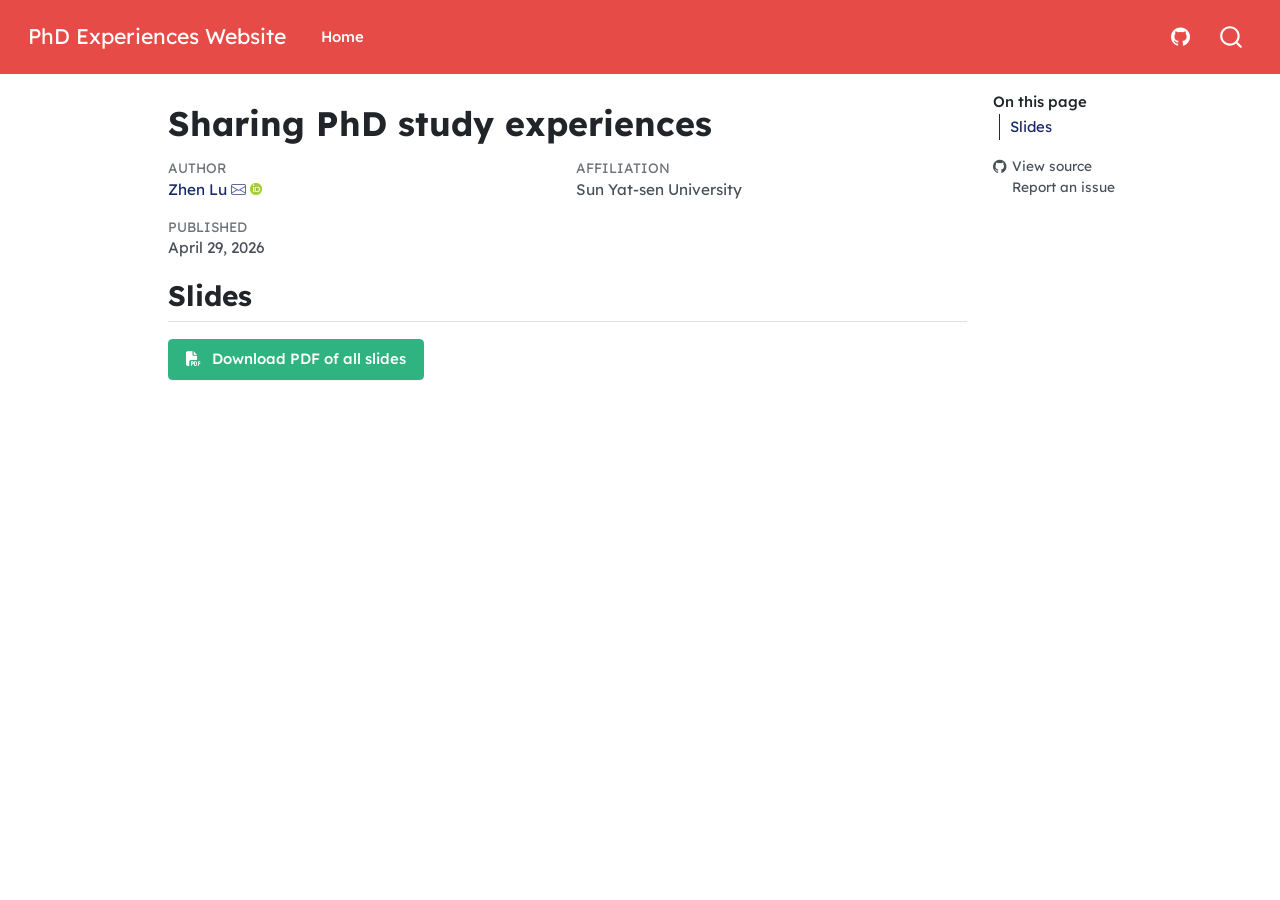
==== index.html @ 008e1c03 "Built site for gh-pages" ====
<!DOCTYPE html>
<html xmlns="http://www.w3.org/1999/xhtml" lang="en" xml:lang="en"><head>

<meta charset="utf-8">
<meta name="generator" content="quarto-1.9.37">

<meta name="viewport" content="width=device-width, initial-scale=1.0, user-scalable=yes">

<meta name="author" content="Zhen Lu">
<meta name="dcterms.date" content="2026-04-29">

<title>Sharing PhD study experiences – PhD Experiences Website</title>
<style>
/* Default styles provided by pandoc.
** See https://pandoc.org/MANUAL.html#variables-for-html for config info.
*/
code{white-space: pre-wrap;}
span.smallcaps{font-variant: small-caps;}
div.columns{display: flex; gap: min(4vw, 1.5em);}
div.column{flex: auto; overflow-x: auto;}
div.hanging-indent{margin-left: 1.5em; text-indent: -1.5em;}
ul.task-list{list-style: none;}
ul.task-list li input[type="checkbox"] {
  width: 0.8em;
  margin: 0 0.8em 0.2em -1em; /* quarto-specific, see https://github.com/quarto-dev/quarto-cli/issues/4556 */ 
  vertical-align: middle;
}
</style>


<script src="site_libs/quarto-nav/quarto-nav.js"></script>
<script src="site_libs/clipboard/clipboard.min.js"></script>
<script src="site_libs/quarto-search/autocomplete.umd.js"></script>
<script src="site_libs/quarto-search/fuse.min.js"></script>
<script src="site_libs/quarto-search/quarto-search.js"></script>
<meta name="quarto:offset" content="./">
<script src="site_libs/quarto-html/quarto.js" type="module"></script>
<script src="site_libs/quarto-html/tabsets/tabsets.js" type="module"></script>
<script src="site_libs/quarto-html/popper.min.js"></script>
<script src="site_libs/quarto-html/tippy.umd.min.js"></script>
<script src="site_libs/quarto-html/anchor.min.js"></script>
<link href="site_libs/quarto-html/tippy.css" rel="stylesheet">
<link href="site_libs/quarto-html/quarto-syntax-highlighting-7f8f88aac4f3542376d5c11b86a4c14d.css" rel="stylesheet" class="quarto-color-scheme" id="quarto-text-highlighting-styles">
<link href="site_libs/quarto-html/quarto-syntax-highlighting-dark-d0ae9245876894da5ac7e18953ecc5cc.css" rel="stylesheet" class="quarto-color-scheme quarto-color-alternate" id="quarto-text-highlighting-styles">
<link href="site_libs/quarto-html/quarto-syntax-highlighting-7f8f88aac4f3542376d5c11b86a4c14d.css" rel="stylesheet" class="quarto-color-scheme-extra" id="quarto-text-highlighting-styles">
<script src="site_libs/bootstrap/bootstrap.min.js"></script>
<link href="site_libs/bootstrap/bootstrap-icons.css" rel="stylesheet">
<link href="site_libs/bootstrap/bootstrap-f51e447af1552fe9d9b09bf7f7df0fb0.min.css" rel="stylesheet" append-hash="true" class="quarto-color-scheme" id="quarto-bootstrap" data-mode="light">
<link href="site_libs/bootstrap/bootstrap-dark-f3791f537b106baaa3f24142a370a4df.min.css" rel="stylesheet" append-hash="true" class="quarto-color-scheme quarto-color-alternate" id="quarto-bootstrap" data-mode="light">
<link href="site_libs/bootstrap/bootstrap-f51e447af1552fe9d9b09bf7f7df0fb0.min.css" rel="stylesheet" append-hash="true" class="quarto-color-scheme-extra" id="quarto-bootstrap" data-mode="light">
<link href="site_libs/quarto-contrib/fontawesome6-6.7.2/all.min.css" rel="stylesheet">
<link href="site_libs/quarto-contrib/fontawesome6-6.7.2/latex-fontsize.css" rel="stylesheet">
<script id="quarto-search-options" type="application/json">{
  "location": "navbar",
  "copy-button": false,
  "collapse-after": 3,
  "panel-placement": "end",
  "type": "overlay",
  "limit": 50,
  "keyboard-shortcut": [
    "f",
    "/",
    "s"
  ],
  "show-item-context": false,
  "language": {
    "search-no-results-text": "No results",
    "search-matching-documents-text": "matching documents",
    "search-copy-link-title": "Copy link to search",
    "search-hide-matches-text": "Hide additional matches",
    "search-more-match-text": "more match in this document",
    "search-more-matches-text": "more matches in this document",
    "search-clear-button-title": "Clear",
    "search-text-placeholder": "",
    "search-detached-cancel-button-title": "Cancel",
    "search-submit-button-title": "Submit",
    "search-label": "Search"
  }
}</script>


</head>

<body class="nav-fixed quarto-light">

<div id="quarto-search-results"></div>
  <header id="quarto-header" class="headroom fixed-top">
    <nav class="navbar navbar-expand-lg " data-bs-theme="dark">
      <div class="navbar-container container-fluid">
      <div class="navbar-brand-container mx-auto">
    <a class="navbar-brand" href="./index.html">
    <span class="navbar-title">PhD Experiences Website</span>
    </a>
  </div>
            <div id="quarto-search" class="" title="Search"></div>
          <button class="navbar-toggler" type="button" data-bs-toggle="collapse" data-bs-target="#navbarCollapse" aria-controls="navbarCollapse" role="menu" aria-expanded="false" aria-label="Toggle navigation" onclick="if (window.quartoToggleHeadroom) { window.quartoToggleHeadroom(); }">
  <span class="navbar-toggler-icon"></span>
</button>
          <div class="collapse navbar-collapse" id="navbarCollapse">
            <ul class="navbar-nav navbar-nav-scroll me-auto">
  <li class="nav-item">
    <a class="nav-link active" href="./index.html" aria-current="page"> 
<span class="menu-text">Home</span></a>
  </li>  
</ul>
            <ul class="navbar-nav navbar-nav-scroll ms-auto">
  <li class="nav-item compact">
    <a class="nav-link" href="https://github.com/Leslie-Lu/20260429_phd_experiences"> <i class="bi bi-github" role="img">
</i> 
<span class="menu-text"></span></a>
  </li>  
</ul>
          </div> <!-- /navcollapse -->
            <div class="quarto-navbar-tools">
</div>
      </div> <!-- /container-fluid -->
    </nav>
</header>
<!-- content -->
<div id="quarto-content" class="quarto-container page-columns page-rows-contents page-layout-article page-navbar">
<!-- sidebar -->
<!-- margin-sidebar -->
    <div id="quarto-margin-sidebar" class="sidebar margin-sidebar">
        <nav id="TOC" role="doc-toc" class="toc-active">
    <h2 id="toc-title">On this page</h2>
   
  <ul>
  <li><a href="#slides" id="toc-slides" class="nav-link active" data-scroll-target="#slides">Slides</a></li>
  </ul>
<div class="toc-actions"><ul><li><a href="https://github.com/Leslie-Lu/20260429_phd_experiences/blob/main/index.qmd" class="toc-action"><i class="bi bi-github"></i>View source</a></li><li><a href="https://github.com/Leslie-Lu/20260429_phd_experiences/issues/new" class="toc-action"><i class="bi empty"></i>Report an issue</a></li></ul></div></nav>
    </div>
<!-- main -->
<main class="content" id="quarto-document-content">

<header id="title-block-header" class="quarto-title-block default">
<div class="quarto-title">
<h1 class="title">Sharing PhD study experiences</h1>
</div>


<div class="quarto-title-meta-author">
  <div class="quarto-title-meta-heading">Author</div>
  <div class="quarto-title-meta-heading">Affiliation</div>
  
    <div class="quarto-title-meta-contents">
    <p class="author"><a href="https://leslie-lu.github.io/">Zhen Lu</a> <a href="mailto:luzh29@mail2.sysu.edu.cn" class="quarto-title-author-email"><i class="bi bi-envelope"></i></a> <a href="https://orcid.org/0000-0002-3481-6310" class="quarto-title-author-orcid"> <img src="[data-uri]"></a></p>
  </div>
  <div class="quarto-title-meta-contents">
        <p class="affiliation">
            Sun Yat-sen University
          </p>
      </div>
  </div>

<div class="quarto-title-meta">

      
    <div>
    <div class="quarto-title-meta-heading">Published</div>
    <div class="quarto-title-meta-contents">
      <p class="date">April 29, 2026</p>
    </div>
  </div>
  
    
  </div>
  


</header>


<section id="slides" class="level2">
<h2 class="anchored" data-anchor-id="slides">Slides</h2>
<p><a class="btn btn-success" target="_blank" href="slides/slides.pdf" role="button"><i class="fa-solid fa-file-pdf" aria-label="file-pdf"></i>  Download PDF of all slides</a></p>


</section>

</main> <!-- /main -->
<script id="quarto-html-after-body" type="application/javascript">
  window.document.addEventListener("DOMContentLoaded", function (event) {
    const icon = "";
    const anchorJS = new window.AnchorJS();
    anchorJS.options = {
      placement: 'right',
      icon: icon
    };
    anchorJS.add('.anchored');
    const isCodeAnnotation = (el) => {
      for (const clz of el.classList) {
        if (clz.startsWith('code-annotation-')) {                     
          return true;
        }
      }
      return false;
    }
    const onCopySuccess = function(e) {
      // button target
      const button = e.trigger;
      // don't keep focus
      button.blur();
      // flash "checked"
      button.classList.add('code-copy-button-checked');
      var currentTitle = button.getAttribute("title");
      button.setAttribute("title", "Copied!");
      let tooltip;
      if (window.bootstrap) {
        button.setAttribute("data-bs-toggle", "tooltip");
        button.setAttribute("data-bs-placement", "left");
        button.setAttribute("data-bs-title", "Copied!");
        tooltip = new bootstrap.Tooltip(button, 
          { trigger: "manual", 
            customClass: "code-copy-button-tooltip",
            offset: [0, -8]});
        tooltip.show();    
      }
      setTimeout(function() {
        if (tooltip) {
          tooltip.hide();
          button.removeAttribute("data-bs-title");
          button.removeAttribute("data-bs-toggle");
          button.removeAttribute("data-bs-placement");
        }
        button.setAttribute("title", currentTitle);
        button.classList.remove('code-copy-button-checked');
      }, 1000);
      // clear code selection
      e.clearSelection();
    }
    const getTextToCopy = function(trigger) {
      const outerScaffold = trigger.parentElement.cloneNode(true);
      const codeEl = outerScaffold.querySelector('code');
      for (const childEl of codeEl.children) {
        if (isCodeAnnotation(childEl)) {
          childEl.remove();
        }
      }
      return codeEl.innerText;
    }
    const clipboard = new window.ClipboardJS('.code-copy-button:not([data-in-quarto-modal])', {
      text: getTextToCopy
    });
    clipboard.on('success', onCopySuccess);
    if (window.document.getElementById('quarto-embedded-source-code-modal')) {
      const clipboardModal = new window.ClipboardJS('.code-copy-button[data-in-quarto-modal]', {
        text: getTextToCopy,
        container: window.document.getElementById('quarto-embedded-source-code-modal')
      });
      clipboardModal.on('success', onCopySuccess);
    }
      var localhostRegex = new RegExp(/^(?:http|https):\/\/localhost\:?[0-9]*\//);
      var mailtoRegex = new RegExp(/^mailto:/);
        var filterRegex = new RegExp('/' + window.location.host + '/');
      var isInternal = (href) => {
          return filterRegex.test(href) || localhostRegex.test(href) || mailtoRegex.test(href);
      }
      // Inspect non-navigation links and adorn them if external
     var links = window.document.querySelectorAll('a[href]:not(.nav-link):not(.navbar-brand):not(.toc-action):not(.sidebar-link):not(.sidebar-item-toggle):not(.pagination-link):not(.no-external):not([aria-hidden]):not(.dropdown-item):not(.quarto-navigation-tool):not(.about-link)');
      for (var i=0; i<links.length; i++) {
        const link = links[i];
        if (!isInternal(link.href)) {
          // undo the damage that might have been done by quarto-nav.js in the case of
          // links that we want to consider external
          if (link.dataset.originalHref !== undefined) {
            link.href = link.dataset.originalHref;
          }
        }
      }
    function tippyHover(el, contentFn, onTriggerFn, onUntriggerFn) {
      const config = {
        allowHTML: true,
        maxWidth: 500,
        delay: 100,
        arrow: false,
        appendTo: function(el) {
            return el.parentElement;
        },
        interactive: true,
        interactiveBorder: 10,
        theme: 'quarto',
        placement: 'bottom-start',
      };
      if (contentFn) {
        config.content = contentFn;
      }
      if (onTriggerFn) {
        config.onTrigger = onTriggerFn;
      }
      if (onUntriggerFn) {
        config.onUntrigger = onUntriggerFn;
      }
      window.tippy(el, config); 
    }
    const noterefs = window.document.querySelectorAll('a[role="doc-noteref"]');
    for (var i=0; i<noterefs.length; i++) {
      const ref = noterefs[i];
      tippyHover(ref, function() {
        // use id or data attribute instead here
        let href = ref.getAttribute('data-footnote-href') || ref.getAttribute('href');
        try { href = new URL(href).hash; } catch {}
        const id = href.replace(/^#\/?/, "");
        const note = window.document.getElementById(id);
        if (note) {
          return note.innerHTML;
        } else {
          return "";
        }
      });
    }
    const xrefs = window.document.querySelectorAll('a.quarto-xref');
    const processXRef = (id, note) => {
      // Strip column container classes
      const stripColumnClz = (el) => {
        el.classList.remove("page-full", "page-columns");
        if (el.children) {
          for (const child of el.children) {
            stripColumnClz(child);
          }
        }
      }
      stripColumnClz(note)
      if (id === null || id.startsWith('sec-')) {
        // Special case sections, only their first couple elements
        const container = document.createElement("div");
        if (note.children && note.children.length > 2) {
          container.appendChild(note.children[0].cloneNode(true));
          for (let i = 1; i < note.children.length; i++) {
            const child = note.children[i];
            if (child.tagName === "P" && child.innerText === "") {
              continue;
            } else {
              container.appendChild(child.cloneNode(true));
              break;
            }
          }
          if (window.Quarto?.typesetMath) {
            window.Quarto.typesetMath(container);
          }
          return container.innerHTML
        } else {
          if (window.Quarto?.typesetMath) {
            window.Quarto.typesetMath(note);
          }
          return note.innerHTML;
        }
      } else {
        // Remove any anchor links if they are present
        const anchorLink = note.querySelector('a.anchorjs-link');
        if (anchorLink) {
          anchorLink.remove();
        }
        if (window.Quarto?.typesetMath) {
          window.Quarto.typesetMath(note);
        }
        if (note.classList.contains("callout")) {
          return note.outerHTML;
        } else {
          return note.innerHTML;
        }
      }
    }
    for (var i=0; i<xrefs.length; i++) {
      const xref = xrefs[i];
      tippyHover(xref, undefined, function(instance) {
        instance.disable();
        let url = xref.getAttribute('href');
        let hash = undefined; 
        if (url.startsWith('#')) {
          hash = url;
        } else {
          try { hash = new URL(url).hash; } catch {}
        }
        if (hash) {
          const id = hash.replace(/^#\/?/, "");
          const note = window.document.getElementById(id);
          if (note !== null) {
            try {
              const html = processXRef(id, note.cloneNode(true));
              instance.setContent(html);
            } finally {
              instance.enable();
              instance.show();
            }
          } else {
            // See if we can fetch this
            fetch(url.split('#')[0])
            .then(res => res.text())
            .then(html => {
              const parser = new DOMParser();
              const htmlDoc = parser.parseFromString(html, "text/html");
              const note = htmlDoc.getElementById(id);
              if (note !== null) {
                const html = processXRef(id, note);
                instance.setContent(html);
              } 
            }).finally(() => {
              instance.enable();
              instance.show();
            });
          }
        } else {
          // See if we can fetch a full url (with no hash to target)
          // This is a special case and we should probably do some content thinning / targeting
          fetch(url)
          .then(res => res.text())
          .then(html => {
            const parser = new DOMParser();
            const htmlDoc = parser.parseFromString(html, "text/html");
            const note = htmlDoc.querySelector('main.content');
            if (note !== null) {
              // This should only happen for chapter cross references
              // (since there is no id in the URL)
              // remove the first header
              if (note.children.length > 0 && note.children[0].tagName === "HEADER") {
                note.children[0].remove();
              }
              const html = processXRef(null, note);
              instance.setContent(html);
            } 
          }).finally(() => {
            instance.enable();
            instance.show();
          });
        }
      }, function(instance) {
      });
    }
        let selectedAnnoteEl;
        const selectorForAnnotation = ( cell, annotation) => {
          let cellAttr = 'data-code-cell="' + cell + '"';
          let lineAttr = 'data-code-annotation="' +  annotation + '"';
          const selector = 'span[' + cellAttr + '][' + lineAttr + ']';
          return selector;
        }
        const selectCodeLines = (annoteEl) => {
          const doc = window.document;
          const targetCell = annoteEl.getAttribute("data-target-cell");
          const targetAnnotation = annoteEl.getAttribute("data-target-annotation");
          const annoteSpan = window.document.querySelector(selectorForAnnotation(targetCell, targetAnnotation));
          const lines = annoteSpan.getAttribute("data-code-lines").split(",");
          const lineIds = lines.map((line) => {
            return targetCell + "-" + line;
          })
          let top = null;
          let height = null;
          let parent = null;
          if (lineIds.length > 0) {
              //compute the position of the single el (top and bottom and make a div)
              const el = window.document.getElementById(lineIds[0]);
              top = el.offsetTop;
              height = el.offsetHeight;
              parent = el.parentElement.parentElement;
            if (lineIds.length > 1) {
              const lastEl = window.document.getElementById(lineIds[lineIds.length - 1]);
              const bottom = lastEl.offsetTop + lastEl.offsetHeight;
              height = bottom - top;
            }
            if (top !== null && height !== null && parent !== null) {
              // cook up a div (if necessary) and position it 
              let div = window.document.getElementById("code-annotation-line-highlight");
              if (div === null) {
                div = window.document.createElement("div");
                div.setAttribute("id", "code-annotation-line-highlight");
                div.style.position = 'absolute';
                parent.appendChild(div);
              }
              div.style.top = top - 2 + "px";
              div.style.height = height + 4 + "px";
              div.style.left = 0;
              let gutterDiv = window.document.getElementById("code-annotation-line-highlight-gutter");
              if (gutterDiv === null) {
                gutterDiv = window.document.createElement("div");
                gutterDiv.setAttribute("id", "code-annotation-line-highlight-gutter");
                gutterDiv.style.position = 'absolute';
                const codeCell = window.document.getElementById(targetCell);
                const gutter = codeCell.querySelector('.code-annotation-gutter');
                gutter.appendChild(gutterDiv);
              }
              gutterDiv.style.top = top - 2 + "px";
              gutterDiv.style.height = height + 4 + "px";
            }
            selectedAnnoteEl = annoteEl;
          }
        };
        const unselectCodeLines = () => {
          const elementsIds = ["code-annotation-line-highlight", "code-annotation-line-highlight-gutter"];
          elementsIds.forEach((elId) => {
            const div = window.document.getElementById(elId);
            if (div) {
              div.remove();
            }
          });
          selectedAnnoteEl = undefined;
        };
          // Handle positioning of the toggle
      window.addEventListener(
        "resize",
        throttle(() => {
          elRect = undefined;
          if (selectedAnnoteEl) {
            selectCodeLines(selectedAnnoteEl);
          }
        }, 10)
      );
      function throttle(fn, ms) {
      let throttle = false;
      let timer;
        return (...args) => {
          if(!throttle) { // first call gets through
              fn.apply(this, args);
              throttle = true;
          } else { // all the others get throttled
              if(timer) clearTimeout(timer); // cancel #2
              timer = setTimeout(() => {
                fn.apply(this, args);
                timer = throttle = false;
              }, ms);
          }
        };
      }
        // Attach click handler to the DT
        const annoteDls = window.document.querySelectorAll('dt[data-target-cell]');
        for (const annoteDlNode of annoteDls) {
          annoteDlNode.addEventListener('click', (event) => {
            const clickedEl = event.target;
            if (clickedEl !== selectedAnnoteEl) {
              unselectCodeLines();
              const activeEl = window.document.querySelector('dt[data-target-cell].code-annotation-active');
              if (activeEl) {
                activeEl.classList.remove('code-annotation-active');
              }
              selectCodeLines(clickedEl);
              clickedEl.classList.add('code-annotation-active');
            } else {
              // Unselect the line
              unselectCodeLines();
              clickedEl.classList.remove('code-annotation-active');
            }
          });
        }
    const findCites = (el) => {
      const parentEl = el.parentElement;
      if (parentEl) {
        const cites = parentEl.dataset.cites;
        if (cites) {
          return {
            el,
            cites: cites.split(' ')
          };
        } else {
          return findCites(el.parentElement)
        }
      } else {
        return undefined;
      }
    };
    var bibliorefs = window.document.querySelectorAll('a[role="doc-biblioref"]');
    for (var i=0; i<bibliorefs.length; i++) {
      const ref = bibliorefs[i];
      const citeInfo = findCites(ref);
      if (citeInfo) {
        tippyHover(citeInfo.el, function() {
          var popup = window.document.createElement('div');
          citeInfo.cites.forEach(function(cite) {
            var citeDiv = window.document.createElement('div');
            citeDiv.classList.add('hanging-indent');
            citeDiv.classList.add('csl-entry');
            var biblioDiv = window.document.getElementById('ref-' + cite);
            if (biblioDiv) {
              citeDiv.innerHTML = biblioDiv.innerHTML;
            }
            popup.appendChild(citeDiv);
          });
          return popup.innerHTML;
        });
      }
    }
  });
  </script>
</div> <!-- /content -->




<footer class="footer"><div class="nav-footer"><div class="nav-footer-center"><div class="toc-actions d-sm-block d-md-none"><ul><li><a href="https://github.com/Leslie-Lu/20260429_phd_experiences/blob/main/index.qmd" class="toc-action"><i class="bi bi-github"></i>View source</a></li><li><a href="https://github.com/Leslie-Lu/20260429_phd_experiences/issues/new" class="toc-action"><i class="bi empty"></i>Report an issue</a></li></ul></div></div></div></footer></body></html>
---- site_libs/quarto-html/tippy.css ----
.tippy-box[data-animation=fade][data-state=hidden]{opacity:0}[data-tippy-root]{max-width:calc(100vw - 10px)}.tippy-box{position:relative;background-color:#333;color:#fff;border-radius:4px;font-size:14px;line-height:1.4;white-space:normal;outline:0;transition-property:transform,visibility,opacity}.tippy-box[data-placement^=top]>.tippy-arrow{bottom:0}.tippy-box[data-placement^=top]>.tippy-arrow:before{bottom:-7px;left:0;border-width:8px 8px 0;border-top-color:initial;transform-origin:center top}.tippy-box[data-placement^=bottom]>.tippy-arrow{top:0}.tippy-box[data-placement^=bottom]>.tippy-arrow:before{top:-7px;left:0;border-width:0 8px 8px;border-bottom-color:initial;transform-origin:center bottom}.tippy-box[data-placement^=left]>.tippy-arrow{right:0}.tippy-box[data-placement^=left]>.tippy-arrow:before{border-width:8px 0 8px 8px;border-left-color:initial;right:-7px;transform-origin:center left}.tippy-box[data-placement^=right]>.tippy-arrow{left:0}.tippy-box[data-placement^=right]>.tippy-arrow:before{left:-7px;border-width:8px 8px 8px 0;border-right-color:initial;transform-origin:center right}.tippy-box[data-inertia][data-state=visible]{transition-timing-function:cubic-bezier(.54,1.5,.38,1.11)}.tippy-arrow{width:16px;height:16px;color:#333}.tippy-arrow:before{content:"";position:absolute;border-color:transparent;border-style:solid}.tippy-content{position:relative;padding:5px 9px;z-index:1}
---- site_libs/quarto-html/quarto-syntax-highlighting-7f8f88aac4f3542376d5c11b86a4c14d.css ----
/* quarto syntax highlight colors */
:root {
  --quarto-hl-ot-color: #003B4F;
  --quarto-hl-at-color: #657422;
  --quarto-hl-ss-color: #20794D;
  --quarto-hl-an-color: #5E5E5E;
  --quarto-hl-fu-color: #4758AB;
  --quarto-hl-st-color: #20794D;
  --quarto-hl-cf-color: #003B4F;
  --quarto-hl-op-color: #5E5E5E;
  --quarto-hl-er-color: #AD0000;
  --quarto-hl-bn-color: #AD0000;
  --quarto-hl-al-color: #AD0000;
  --quarto-hl-va-color: #111111;
  --quarto-hl-bu-color: inherit;
  --quarto-hl-ex-color: inherit;
  --quarto-hl-pp-color: #AD0000;
  --quarto-hl-in-color: #5E5E5E;
  --quarto-hl-vs-color: #20794D;
  --quarto-hl-wa-color: #5E5E5E;
  --quarto-hl-do-color: #5E5E5E;
  --quarto-hl-im-color: #00769E;
  --quarto-hl-ch-color: #20794D;
  --quarto-hl-dt-color: #AD0000;
  --quarto-hl-fl-color: #AD0000;
  --quarto-hl-co-color: #5E5E5E;
  --quarto-hl-cv-color: #5E5E5E;
  --quarto-hl-cn-color: #8f5902;
  --quarto-hl-sc-color: #5E5E5E;
  --quarto-hl-dv-color: #AD0000;
  --quarto-hl-kw-color: #003B4F;
}

/* other quarto variables */
:root {
  --quarto-font-monospace: SFMono-Regular, Menlo, Monaco, Consolas, "Liberation Mono", "Courier New", monospace;
}

/* syntax highlight based on Pandoc's rules */
pre > code.sourceCode > span {
  color: #003B4F;
}

code.sourceCode > span {
  color: #003B4F;
}

div.sourceCode,
div.sourceCode pre.sourceCode {
  color: #003B4F;
}

/* Normal */
code span {
  color: #003B4F;
}

/* Alert */
code span.al {
  color: #AD0000;
  font-style: inherit;
}

/* Annotation */
code span.an {
  color: #5E5E5E;
  font-style: inherit;
}

/* Attribute */
code span.at {
  color: #657422;
  font-style: inherit;
}

/* BaseN */
code span.bn {
  color: #AD0000;
  font-style: inherit;
}

/* BuiltIn */
code span.bu {
  font-style: inherit;
}

/* ControlFlow */
code span.cf {
  color: #003B4F;
  font-weight: bold;
  font-style: inherit;
}

/* Char */
code span.ch {
  color: #20794D;
  font-style: inherit;
}

/* Constant */
code span.cn {
  color: #8f5902;
  font-style: inherit;
}

/* Comment */
code span.co {
  color: #5E5E5E;
  font-style: inherit;
}

/* CommentVar */
code span.cv {
  color: #5E5E5E;
  font-style: italic;
}

/* Documentation */
code span.do {
  color: #5E5E5E;
  font-style: italic;
}

/* DataType */
code span.dt {
  color: #AD0000;
  font-style: inherit;
}

/* DecVal */
code span.dv {
  color: #AD0000;
  font-style: inherit;
}

/* Error */
code span.er {
  color: #AD0000;
  font-style: inherit;
}

/* Extension */
code span.ex {
  font-style: inherit;
}

/* Float */
code span.fl {
  color: #AD0000;
  font-style: inherit;
}

/* Function */
code span.fu {
  color: #4758AB;
  font-style: inherit;
}

/* Import */
code span.im {
  color: #00769E;
  font-style: inherit;
}

/* Information */
code span.in {
  color: #5E5E5E;
  font-style: inherit;
}

/* Keyword */
code span.kw {
  color: #003B4F;
  font-weight: bold;
  font-style: inherit;
}

/* Operator */
code span.op {
  color: #5E5E5E;
  font-style: inherit;
}

/* Other */
code span.ot {
  color: #003B4F;
  font-style: inherit;
}

/* Preprocessor */
code span.pp {
  color: #AD0000;
  font-style: inherit;
}

/* SpecialChar */
code span.sc {
  color: #5E5E5E;
  font-style: inherit;
}

/* SpecialString */
code span.ss {
  color: #20794D;
  font-style: inherit;
}

/* String */
code span.st {
  color: #20794D;
  font-style: inherit;
}

/* Variable */
code span.va {
  color: #111111;
  font-style: inherit;
}

/* VerbatimString */
code span.vs {
  color: #20794D;
  font-style: inherit;
}

/* Warning */
code span.wa {
  color: #5E5E5E;
  font-style: italic;
}

.prevent-inlining {
  content: "</";
}

/*# sourceMappingURL=789ad8cd35626ba772517505b42a116e.css.map */
---- site_libs/quarto-html/quarto-syntax-highlighting-dark-d0ae9245876894da5ac7e18953ecc5cc.css ----
/* quarto syntax highlight colors */
:root {
  --quarto-hl-al-color: #f07178;
  --quarto-hl-an-color: #d4d0ab;
  --quarto-hl-at-color: #00e0e0;
  --quarto-hl-bn-color: #d4d0ab;
  --quarto-hl-bu-color: #abe338;
  --quarto-hl-ch-color: #abe338;
  --quarto-hl-co-color: #f8f8f2;
  --quarto-hl-cv-color: #ffd700;
  --quarto-hl-cn-color: #ffd700;
  --quarto-hl-cf-color: #ffa07a;
  --quarto-hl-dt-color: #ffa07a;
  --quarto-hl-dv-color: #d4d0ab;
  --quarto-hl-do-color: #f8f8f2;
  --quarto-hl-er-color: #f07178;
  --quarto-hl-ex-color: #00e0e0;
  --quarto-hl-fl-color: #d4d0ab;
  --quarto-hl-fu-color: #ffa07a;
  --quarto-hl-im-color: #abe338;
  --quarto-hl-in-color: #d4d0ab;
  --quarto-hl-kw-color: #ffa07a;
  --quarto-hl-op-color: #ffa07a;
  --quarto-hl-ot-color: #00e0e0;
  --quarto-hl-pp-color: #dcc6e0;
  --quarto-hl-re-color: #00e0e0;
  --quarto-hl-sc-color: #abe338;
  --quarto-hl-ss-color: #abe338;
  --quarto-hl-st-color: #abe338;
  --quarto-hl-va-color: #00e0e0;
  --quarto-hl-vs-color: #abe338;
  --quarto-hl-wa-color: #dcc6e0;
}

/* other quarto variables */
:root {
  --quarto-font-monospace: SFMono-Regular, Menlo, Monaco, Consolas, "Liberation Mono", "Courier New", monospace;
}

/* syntax highlight based on Pandoc's rules */
pre > code.sourceCode > span {
  color: #f8f8f2;
}

code.sourceCode > span {
  color: #f8f8f2;
}

div.sourceCode,
div.sourceCode pre.sourceCode {
  color: #f8f8f2;
}

/* Normal */
code span {
  color: #f8f8f2;
}

/* Alert */
code span.al {
  color: #f07178;
}

/* Annotation */
code span.an {
  color: #d4d0ab;
}

/* Attribute */
code span.at {
  color: #00e0e0;
}

/* BaseN */
code span.bn {
  color: #d4d0ab;
}

/* BuiltIn */
code span.bu {
  color: #abe338;
}

/* ControlFlow */
code span.cf {
  font-weight: bold;
  color: #ffa07a;
}

/* Char */
code span.ch {
  color: #abe338;
}

/* Constant */
code span.cn {
  color: #ffd700;
}

/* Comment */
code span.co {
  font-style: italic;
  color: #f8f8f2;
}

/* CommentVar */
code span.cv {
  color: #ffd700;
}

/* Documentation */
code span.do {
  color: #f8f8f2;
}

/* DataType */
code span.dt {
  color: #ffa07a;
}

/* DecVal */
code span.dv {
  color: #d4d0ab;
}

/* Error */
code span.er {
  color: #f07178;
  text-decoration: underline;
}

/* Extension */
code span.ex {
  font-weight: bold;
  color: #00e0e0;
}

/* Float */
code span.fl {
  color: #d4d0ab;
}

/* Function */
code span.fu {
  color: #ffa07a;
}

/* Import */
code span.im {
  color: #abe338;
}

/* Information */
code span.in {
  color: #d4d0ab;
}

/* Keyword */
code span.kw {
  font-weight: bold;
  color: #ffa07a;
}

/* Operator */
code span.op {
  color: #ffa07a;
}

/* Other */
code span.ot {
  color: #00e0e0;
}

/* Preprocessor */
code span.pp {
  color: #dcc6e0;
}

/* RegionMarker */
code span.re {
  background-color: #f8f8f2;
  color: #00e0e0;
}

/* SpecialChar */
code span.sc {
  color: #abe338;
}

/* SpecialString */
code span.ss {
  color: #abe338;
}

/* String */
code span.st {
  color: #abe338;
}

/* Variable */
code span.va {
  color: #00e0e0;
}

/* VerbatimString */
code span.vs {
  color: #abe338;
}

/* Warning */
code span.wa {
  color: #dcc6e0;
}

.prevent-inlining {
  content: "</";
}

/*# sourceMappingURL=e2dac9153eaf3c552d5043f9565d03d7.css.map */
---- site_libs/quarto-html/quarto-syntax-highlighting-7f8f88aac4f3542376d5c11b86a4c14d.css ----
/* quarto syntax highlight colors */
:root {
  --quarto-hl-ot-color: #003B4F;
  --quarto-hl-at-color: #657422;
  --quarto-hl-ss-color: #20794D;
  --quarto-hl-an-color: #5E5E5E;
  --quarto-hl-fu-color: #4758AB;
  --quarto-hl-st-color: #20794D;
  --quarto-hl-cf-color: #003B4F;
  --quarto-hl-op-color: #5E5E5E;
  --quarto-hl-er-color: #AD0000;
  --quarto-hl-bn-color: #AD0000;
  --quarto-hl-al-color: #AD0000;
  --quarto-hl-va-color: #111111;
  --quarto-hl-bu-color: inherit;
  --quarto-hl-ex-color: inherit;
  --quarto-hl-pp-color: #AD0000;
  --quarto-hl-in-color: #5E5E5E;
  --quarto-hl-vs-color: #20794D;
  --quarto-hl-wa-color: #5E5E5E;
  --quarto-hl-do-color: #5E5E5E;
  --quarto-hl-im-color: #00769E;
  --quarto-hl-ch-color: #20794D;
  --quarto-hl-dt-color: #AD0000;
  --quarto-hl-fl-color: #AD0000;
  --quarto-hl-co-color: #5E5E5E;
  --quarto-hl-cv-color: #5E5E5E;
  --quarto-hl-cn-color: #8f5902;
  --quarto-hl-sc-color: #5E5E5E;
  --quarto-hl-dv-color: #AD0000;
  --quarto-hl-kw-color: #003B4F;
}

/* other quarto variables */
:root {
  --quarto-font-monospace: SFMono-Regular, Menlo, Monaco, Consolas, "Liberation Mono", "Courier New", monospace;
}

/* syntax highlight based on Pandoc's rules */
pre > code.sourceCode > span {
  color: #003B4F;
}

code.sourceCode > span {
  color: #003B4F;
}

div.sourceCode,
div.sourceCode pre.sourceCode {
  color: #003B4F;
}

/* Normal */
code span {
  color: #003B4F;
}

/* Alert */
code span.al {
  color: #AD0000;
  font-style: inherit;
}

/* Annotation */
code span.an {
  color: #5E5E5E;
  font-style: inherit;
}

/* Attribute */
code span.at {
  color: #657422;
  font-style: inherit;
}

/* BaseN */
code span.bn {
  color: #AD0000;
  font-style: inherit;
}

/* BuiltIn */
code span.bu {
  font-style: inherit;
}

/* ControlFlow */
code span.cf {
  color: #003B4F;
  font-weight: bold;
  font-style: inherit;
}

/* Char */
code span.ch {
  color: #20794D;
  font-style: inherit;
}

/* Constant */
code span.cn {
  color: #8f5902;
  font-style: inherit;
}

/* Comment */
code span.co {
  color: #5E5E5E;
  font-style: inherit;
}

/* CommentVar */
code span.cv {
  color: #5E5E5E;
  font-style: italic;
}

/* Documentation */
code span.do {
  color: #5E5E5E;
  font-style: italic;
}

/* DataType */
code span.dt {
  color: #AD0000;
  font-style: inherit;
}

/* DecVal */
code span.dv {
  color: #AD0000;
  font-style: inherit;
}

/* Error */
code span.er {
  color: #AD0000;
  font-style: inherit;
}

/* Extension */
code span.ex {
  font-style: inherit;
}

/* Float */
code span.fl {
  color: #AD0000;
  font-style: inherit;
}

/* Function */
code span.fu {
  color: #4758AB;
  font-style: inherit;
}

/* Import */
code span.im {
  color: #00769E;
  font-style: inherit;
}

/* Information */
code span.in {
  color: #5E5E5E;
  font-style: inherit;
}

/* Keyword */
code span.kw {
  color: #003B4F;
  font-weight: bold;
  font-style: inherit;
}

/* Operator */
code span.op {
  color: #5E5E5E;
  font-style: inherit;
}

/* Other */
code span.ot {
  color: #003B4F;
  font-style: inherit;
}

/* Preprocessor */
code span.pp {
  color: #AD0000;
  font-style: inherit;
}

/* SpecialChar */
code span.sc {
  color: #5E5E5E;
  font-style: inherit;
}

/* SpecialString */
code span.ss {
  color: #20794D;
  font-style: inherit;
}

/* String */
code span.st {
  color: #20794D;
  font-style: inherit;
}

/* Variable */
code span.va {
  color: #111111;
  font-style: inherit;
}

/* VerbatimString */
code span.vs {
  color: #20794D;
  font-style: inherit;
}

/* Warning */
code span.wa {
  color: #5E5E5E;
  font-style: italic;
}

.prevent-inlining {
  content: "</";
}

/*# sourceMappingURL=789ad8cd35626ba772517505b42a116e.css.map */
---- site_libs/quarto-contrib/fontawesome6-6.7.2/latex-fontsize.css ----
.fa-tiny {
  font-size: 0.5em;
}
.fa-scriptsize {
  font-size: 0.7em;
}
.fa-footnotesize {
  font-size: 0.8em;
}
.fa-small {
  font-size: 0.9em;
}
.fa-normalsize {
  font-size: 1em;
}
.fa-large {
  font-size: 1.2em;
}
.fa-Large {
  font-size: 1.5em;
}
.fa-LARGE {
  font-size: 1.75em;
}
.fa-huge {
  font-size: 2em;
}
.fa-Huge {
  font-size: 2.5em;
}
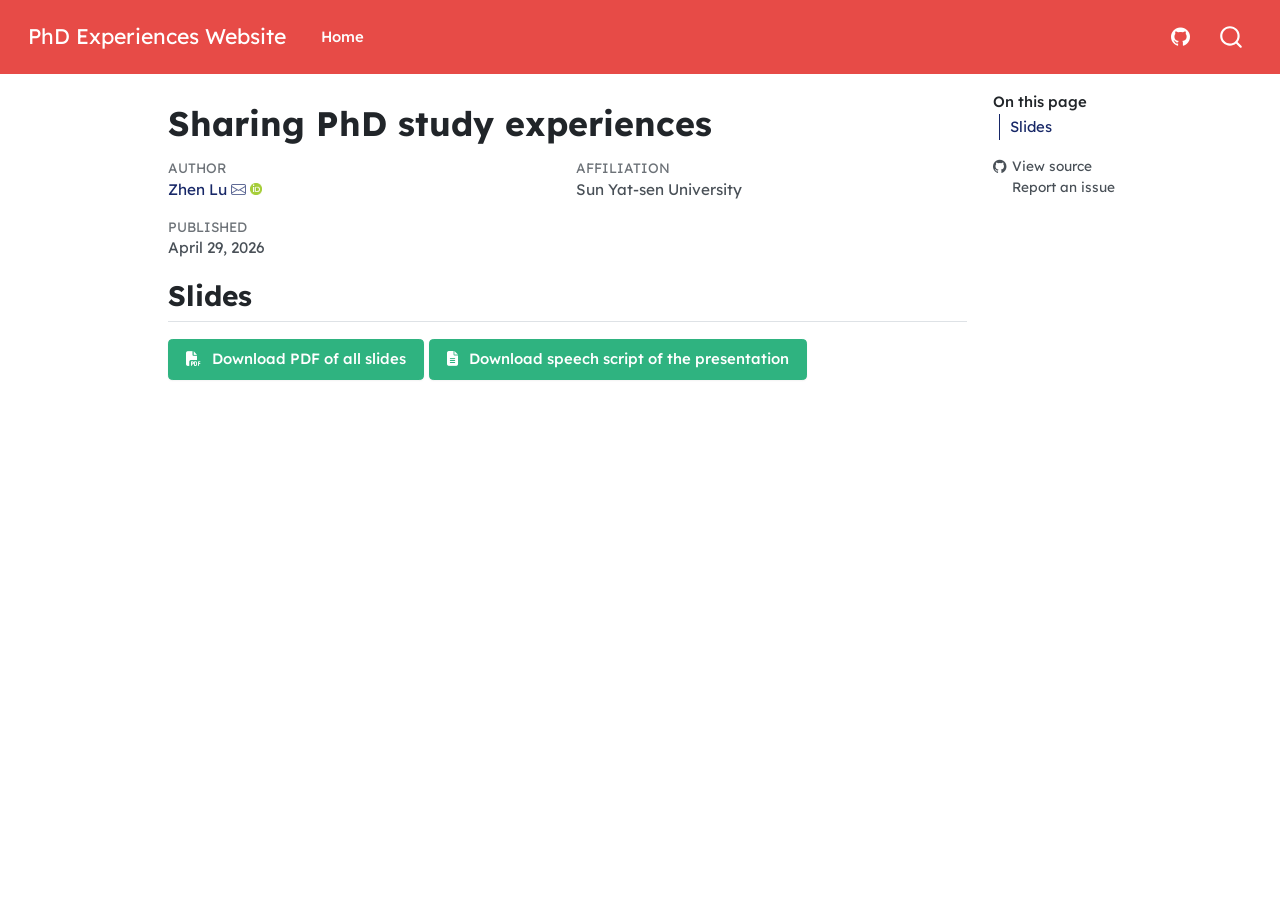
==== commit 30ca2c69: "Built site for gh-pages" ====
--- a/index.html
+++ b/index.html
@@ -172,7 +172,7 @@
 
 <section id="slides" class="level2">
 <h2 class="anchored" data-anchor-id="slides">Slides</h2>
-<p><a class="btn btn-success" target="_blank" href="slides/slides.pdf" role="button"><i class="fa-solid fa-file-pdf" aria-label="file-pdf"></i>  Download PDF of all slides</a></p>
+<p><a class="btn btn-success" target="_blank" href="slides/slides.pdf" role="button"><i class="fa-solid fa-file-pdf" aria-label="file-pdf"></i>  Download PDF of all slides</a> <a class="btn btn-success" target="_blank" href="slides/bilingual_speech_script.pdf" role="button"><i class="fa-solid fa-file-alt" aria-label="file-alt"></i>  Download speech script of the presentation</a></p>
 
 
 </section>
@@ -251,7 +251,7 @@
     }
       var localhostRegex = new RegExp(/^(?:http|https):\/\/localhost\:?[0-9]*\//);
       var mailtoRegex = new RegExp(/^mailto:/);
-        var filterRegex = new RegExp('/' + window.location.host + '/');
+        var filterRegex = new RegExp("https:\/\/Leslie-Lu\.github\.io\/20260429_phd_experiences\/");
       var isInternal = (href) => {
           return filterRegex.test(href) || localhostRegex.test(href) || mailtoRegex.test(href);
       }
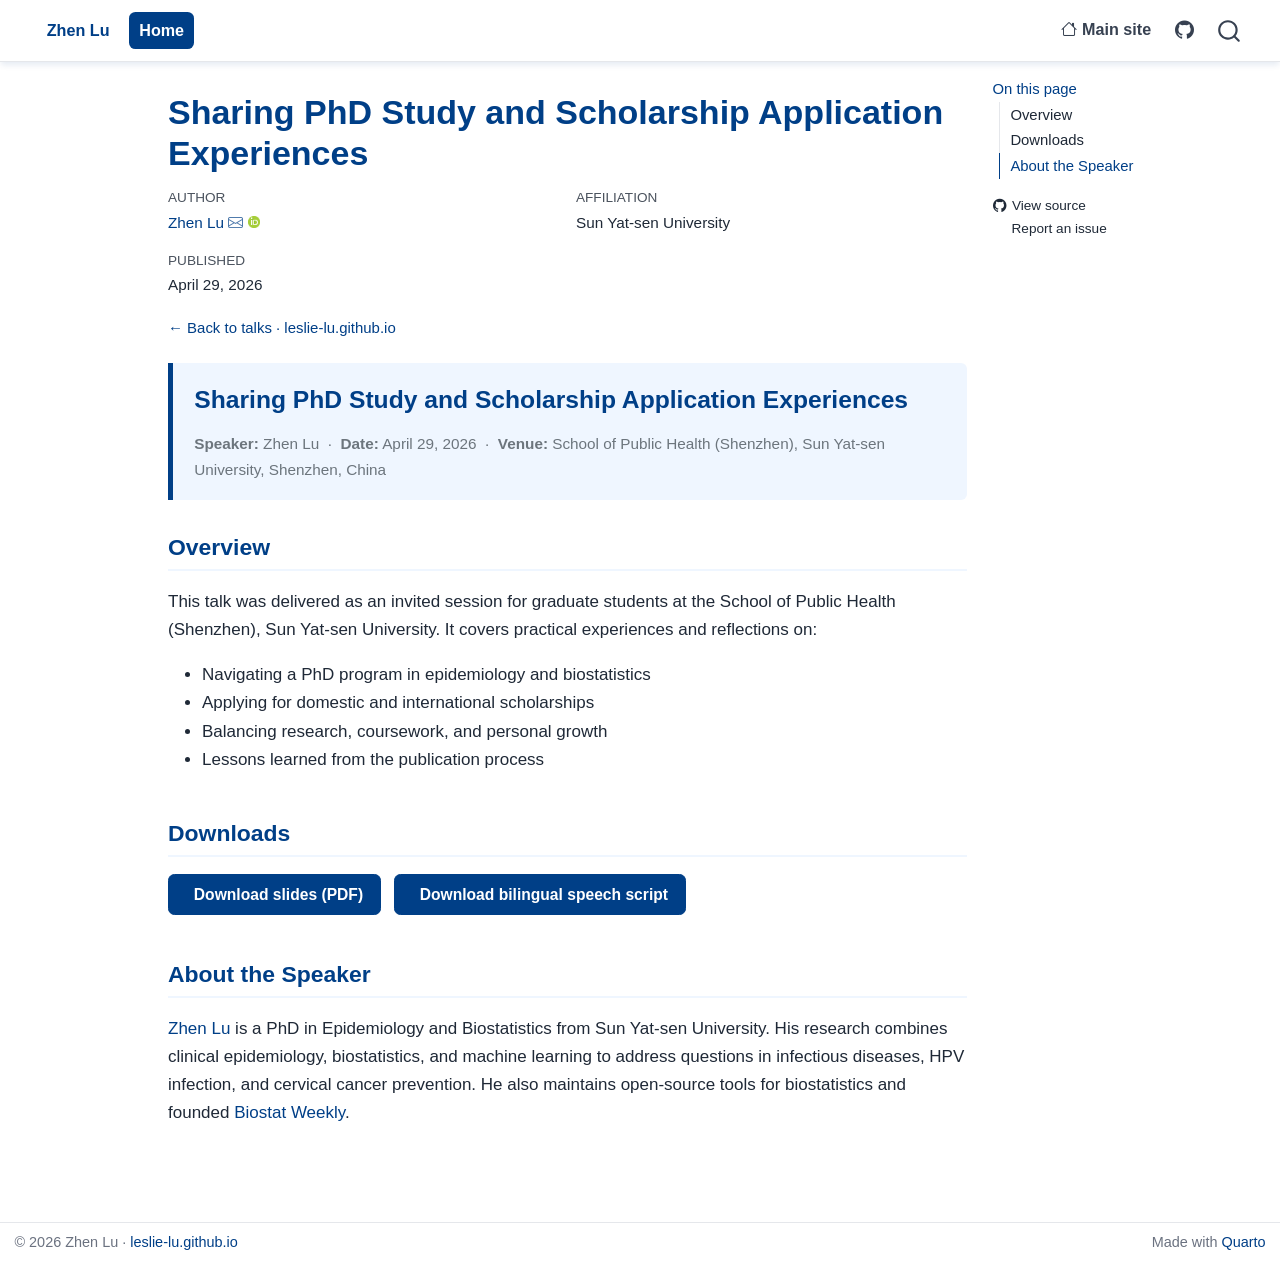
==== commit ed162425: "Built site for gh-pages" ====
--- a/index.html
+++ b/index.html
@@ -2,14 +2,14 @@
 <html xmlns="http://www.w3.org/1999/xhtml" lang="en" xml:lang="en"><head>
 
 <meta charset="utf-8">
-<meta name="generator" content="quarto-1.9.37">
+<meta name="generator" content="quarto-1.9.38">
 
 <meta name="viewport" content="width=device-width, initial-scale=1.0, user-scalable=yes">
 
 <meta name="author" content="Zhen Lu">
 <meta name="dcterms.date" content="2026-04-29">
 
-<title>Sharing PhD study experiences – PhD Experiences Website</title>
+<title>Sharing PhD Study and Scholarship Application Experiences | Zhen Lu – Zhen Lu</title>
 <style>
 /* Default styles provided by pandoc.
 ** See https://pandoc.org/MANUAL.html#variables-for-html for config info.
@@ -34,20 +34,21 @@
 <script src="site_libs/quarto-search/fuse.min.js"></script>
 <script src="site_libs/quarto-search/quarto-search.js"></script>
 <meta name="quarto:offset" content="./">
+<link href="./https://leslie-lu.github.io/files/favicon-512.png" rel="icon" type="image/png">
 <script src="site_libs/quarto-html/quarto.js" type="module"></script>
 <script src="site_libs/quarto-html/tabsets/tabsets.js" type="module"></script>
 <script src="site_libs/quarto-html/popper.min.js"></script>
 <script src="site_libs/quarto-html/tippy.umd.min.js"></script>
 <script src="site_libs/quarto-html/anchor.min.js"></script>
 <link href="site_libs/quarto-html/tippy.css" rel="stylesheet">
-<link href="site_libs/quarto-html/quarto-syntax-highlighting-7f8f88aac4f3542376d5c11b86a4c14d.css" rel="stylesheet" class="quarto-color-scheme" id="quarto-text-highlighting-styles">
-<link href="site_libs/quarto-html/quarto-syntax-highlighting-dark-d0ae9245876894da5ac7e18953ecc5cc.css" rel="stylesheet" class="quarto-color-scheme quarto-color-alternate" id="quarto-text-highlighting-styles">
-<link href="site_libs/quarto-html/quarto-syntax-highlighting-7f8f88aac4f3542376d5c11b86a4c14d.css" rel="stylesheet" class="quarto-color-scheme-extra" id="quarto-text-highlighting-styles">
+<link href="site_libs/quarto-html/quarto-syntax-highlighting-15634bcf2e68342d4ad2dfa704d543f6.css" rel="stylesheet" class="quarto-color-scheme" id="quarto-text-highlighting-styles">
+<link href="site_libs/quarto-html/quarto-syntax-highlighting-dark-0a6b7249c26820e032cb0bd839ff02b1.css" rel="stylesheet" class="quarto-color-scheme quarto-color-alternate" id="quarto-text-highlighting-styles">
+<link href="site_libs/quarto-html/quarto-syntax-highlighting-15634bcf2e68342d4ad2dfa704d543f6.css" rel="stylesheet" class="quarto-color-scheme-extra" id="quarto-text-highlighting-styles">
 <script src="site_libs/bootstrap/bootstrap.min.js"></script>
 <link href="site_libs/bootstrap/bootstrap-icons.css" rel="stylesheet">
-<link href="site_libs/bootstrap/bootstrap-f51e447af1552fe9d9b09bf7f7df0fb0.min.css" rel="stylesheet" append-hash="true" class="quarto-color-scheme" id="quarto-bootstrap" data-mode="light">
-<link href="site_libs/bootstrap/bootstrap-dark-f3791f537b106baaa3f24142a370a4df.min.css" rel="stylesheet" append-hash="true" class="quarto-color-scheme quarto-color-alternate" id="quarto-bootstrap" data-mode="light">
-<link href="site_libs/bootstrap/bootstrap-f51e447af1552fe9d9b09bf7f7df0fb0.min.css" rel="stylesheet" append-hash="true" class="quarto-color-scheme-extra" id="quarto-bootstrap" data-mode="light">
+<link href="site_libs/bootstrap/bootstrap-ddd2735d615f63b1158d0810ed4be2c0.min.css" rel="stylesheet" append-hash="true" class="quarto-color-scheme" id="quarto-bootstrap" data-mode="light">
+<link href="site_libs/bootstrap/bootstrap-dark-ddd2735d615f63b1158d0810ed4be2c0.min.css" rel="stylesheet" append-hash="true" class="quarto-color-scheme quarto-color-alternate" id="quarto-bootstrap" data-mode="light">
+<link href="site_libs/bootstrap/bootstrap-ddd2735d615f63b1158d0810ed4be2c0.min.css" rel="stylesheet" append-hash="true" class="quarto-color-scheme-extra" id="quarto-bootstrap" data-mode="light">
 <link href="site_libs/quarto-contrib/fontawesome6-6.7.2/all.min.css" rel="stylesheet">
 <link href="site_libs/quarto-contrib/fontawesome6-6.7.2/latex-fontsize.css" rel="stylesheet">
 <script id="quarto-search-options" type="application/json">{
@@ -77,6 +78,7 @@
     "search-label": "Search"
   }
 }</script>
+<style>html{ scroll-behavior: smooth; }</style>
 
 
 </head>
@@ -89,7 +91,7 @@
       <div class="navbar-container container-fluid">
       <div class="navbar-brand-container mx-auto">
     <a class="navbar-brand" href="./index.html">
-    <span class="navbar-title">PhD Experiences Website</span>
+    <span class="navbar-title">Zhen Lu</span>
     </a>
   </div>
             <div id="quarto-search" class="" title="Search"></div>
@@ -104,6 +106,11 @@
   </li>  
 </ul>
             <ul class="navbar-nav navbar-nav-scroll ms-auto">
+  <li class="nav-item">
+    <a class="nav-link" href="https://leslie-lu.github.io/"> <i class="bi bi-house" role="img">
+</i> 
+<span class="menu-text">Main site</span></a>
+  </li>  
   <li class="nav-item compact">
     <a class="nav-link" href="https://github.com/Leslie-Lu/20260429_phd_experiences"> <i class="bi bi-github" role="img">
 </i> 
@@ -124,17 +131,19 @@
         <nav id="TOC" role="doc-toc" class="toc-active">
     <h2 id="toc-title">On this page</h2>
    
-  <ul>
-  <li><a href="#slides" id="toc-slides" class="nav-link active" data-scroll-target="#slides">Slides</a></li>
+  <ul class="collapse">
+  <li><a href="#overview" id="toc-overview" class="nav-link active" data-scroll-target="#overview">Overview</a></li>
+  <li><a href="#downloads" id="toc-downloads" class="nav-link" data-scroll-target="#downloads">Downloads</a></li>
+  <li><a href="#about-the-speaker" id="toc-about-the-speaker" class="nav-link" data-scroll-target="#about-the-speaker">About the Speaker</a></li>
   </ul>
-<div class="toc-actions"><ul><li><a href="https://github.com/Leslie-Lu/20260429_phd_experiences/blob/main/index.qmd" class="toc-action"><i class="bi bi-github"></i>View source</a></li><li><a href="https://github.com/Leslie-Lu/20260429_phd_experiences/issues/new" class="toc-action"><i class="bi empty"></i>Report an issue</a></li></ul></div></nav>
+<div class="toc-actions"><ul class="collapse"><li><a href="https://github.com/Leslie-Lu/20260429_phd_experiences/blob/main/index.qmd" class="toc-action"><i class="bi bi-github"></i>View source</a></li><li><a href="https://github.com/Leslie-Lu/20260429_phd_experiences/issues/new" class="toc-action"><i class="bi empty"></i>Report an issue</a></li></ul></div></nav>
     </div>
 <!-- main -->
 <main class="content" id="quarto-document-content">
 
 <header id="title-block-header" class="quarto-title-block default">
 <div class="quarto-title">
-<h1 class="title">Sharing PhD study experiences</h1>
+<h1 class="title">Sharing PhD Study and Scholarship Application Experiences</h1>
 </div>
 
 
@@ -170,9 +179,36 @@
 </header>
 
 
-<section id="slides" class="level2">
-<h2 class="anchored" data-anchor-id="slides">Slides</h2>
-<p><a class="btn btn-success" target="_blank" href="slides/slides.pdf" role="button"><i class="fa-solid fa-file-pdf" aria-label="file-pdf"></i>  Download PDF of all slides</a> <a class="btn btn-success" target="_blank" href="slides/bilingual_speech_script.pdf" role="button"><i class="fa-solid fa-file-alt" aria-label="file-alt"></i>  Download speech script of the presentation</a></p>
+<p class="back-to-main"><a href="https://leslie-lu.github.io/talks/">← Back to talks · leslie-lu.github.io</a></p>
+
+<div class="talk-header">
+  <p class="talk-title">Sharing PhD Study and Scholarship Application Experiences</p>
+  <p class="talk-meta">
+    <strong>Speaker:</strong> Zhen Lu &nbsp;·&nbsp;
+    <strong>Date:</strong> April 29, 2026 &nbsp;·&nbsp;
+    <strong>Venue:</strong> School of Public Health (Shenzhen), Sun Yat-sen University, Shenzhen, China
+  </p>
+</div>
+<section id="overview" class="level2">
+<h2 class="anchored" data-anchor-id="overview">Overview</h2>
+<p>This talk was delivered as an invited session for graduate students at the School of Public Health (Shenzhen), Sun Yat-sen University. It covers practical experiences and reflections on:</p>
+<ul>
+<li>Navigating a PhD program in epidemiology and biostatistics</li>
+<li>Applying for domestic and international scholarships</li>
+<li>Balancing research, coursework, and personal growth</li>
+<li>Lessons learned from the publication process</li>
+</ul>
+</section>
+<section id="downloads" class="level2">
+<h2 class="anchored" data-anchor-id="downloads">Downloads</h2>
+<div class="download-actions">
+  <a class="btn btn-success companion-download" target="_blank" href="slides/slides.pdf" role="button">  Download slides (PDF)</a>
+  <a class="btn btn-success companion-download" target="_blank" href="slides/bilingual_speech_script.pdf" role="button">  Download bilingual speech script</a>
+</div>
+</section>
+<section id="about-the-speaker" class="level2">
+<h2 class="anchored" data-anchor-id="about-the-speaker">About the Speaker</h2>
+<p><a href="https://leslie-lu.github.io/">Zhen Lu</a> is a PhD in Epidemiology and Biostatistics from Sun Yat-sen University. His research combines clinical epidemiology, biostatistics, and machine learning to address questions in infectious diseases, HPV infection, and cervical cancer prevention. He also maintains open-source tools for biostatistics and founded <a href="https://github.com/openbiostat/biostat-weekly">Biostat Weekly</a>.</p>
 
 
 </section>
@@ -251,7 +287,7 @@
     }
       var localhostRegex = new RegExp(/^(?:http|https):\/\/localhost\:?[0-9]*\//);
       var mailtoRegex = new RegExp(/^mailto:/);
-        var filterRegex = new RegExp("https:\/\/Leslie-Lu\.github\.io\/20260429_phd_experiences\/");
+        var filterRegex = new RegExp("https:\/\/leslie-lu\.github\.io\/20260429_phd_experiences\/");
       var isInternal = (href) => {
           return filterRegex.test(href) || localhostRegex.test(href) || mailtoRegex.test(href);
       }
@@ -579,8 +615,22 @@
   });
   </script>
 </div> <!-- /content -->
-
-
-
-
-<footer class="footer"><div class="nav-footer"><div class="nav-footer-center"><div class="toc-actions d-sm-block d-md-none"><ul><li><a href="https://github.com/Leslie-Lu/20260429_phd_experiences/blob/main/index.qmd" class="toc-action"><i class="bi bi-github"></i>View source</a></li><li><a href="https://github.com/Leslie-Lu/20260429_phd_experiences/issues/new" class="toc-action"><i class="bi empty"></i>Report an issue</a></li></ul></div></div></div></footer></body></html>+<footer class="footer">
+  <div class="nav-footer">
+    <div class="nav-footer-left">
+<p><span style="font-size:0.85rem;color:#6b7280;">© 2026 Zhen Lu · <a href="https://leslie-lu.github.io/" style="color:#003f87;">leslie-lu.github.io</a></span></p>
+</div>   
+    <div class="nav-footer-center">
+      &nbsp;
+    <div class="toc-actions d-sm-block d-md-none"><ul><li><a href="https://github.com/Leslie-Lu/20260429_phd_experiences/blob/main/index.qmd" class="toc-action"><i class="bi bi-github"></i>View source</a></li><li><a href="https://github.com/Leslie-Lu/20260429_phd_experiences/issues/new" class="toc-action"><i class="bi empty"></i>Report an issue</a></li></ul></div></div>
+    <div class="nav-footer-right">
+<p><span style="font-size:0.85rem;color:#6b7280;">Made with <a href="https://quarto.org/" style="color:#003f87;">Quarto</a></span></p>
+</div>
+  </div>
+</footer>
+
+
+
+
+<script src="site_libs/quarto-html/zenscroll-min.js"></script>
+</body></html>
--- a/site_libs/quarto-html/quarto-syntax-highlighting-15634bcf2e68342d4ad2dfa704d543f6.css
+++ b/site_libs/quarto-html/quarto-syntax-highlighting-15634bcf2e68342d4ad2dfa704d543f6.css
@@ -0,0 +1,236 @@
+/* quarto syntax highlight colors */
+:root {
+  --quarto-hl-ot-color: #003B4F;
+  --quarto-hl-at-color: #657422;
+  --quarto-hl-ss-color: #20794D;
+  --quarto-hl-an-color: #5E5E5E;
+  --quarto-hl-fu-color: #4758AB;
+  --quarto-hl-st-color: #20794D;
+  --quarto-hl-cf-color: #003B4F;
+  --quarto-hl-op-color: #5E5E5E;
+  --quarto-hl-er-color: #AD0000;
+  --quarto-hl-bn-color: #AD0000;
+  --quarto-hl-al-color: #AD0000;
+  --quarto-hl-va-color: #111111;
+  --quarto-hl-bu-color: inherit;
+  --quarto-hl-ex-color: inherit;
+  --quarto-hl-pp-color: #AD0000;
+  --quarto-hl-in-color: #5E5E5E;
+  --quarto-hl-vs-color: #20794D;
+  --quarto-hl-wa-color: #5E5E5E;
+  --quarto-hl-do-color: #5E5E5E;
+  --quarto-hl-im-color: #00769E;
+  --quarto-hl-ch-color: #20794D;
+  --quarto-hl-dt-color: #AD0000;
+  --quarto-hl-fl-color: #AD0000;
+  --quarto-hl-co-color: #5E5E5E;
+  --quarto-hl-cv-color: #5E5E5E;
+  --quarto-hl-cn-color: #8f5902;
+  --quarto-hl-sc-color: #5E5E5E;
+  --quarto-hl-dv-color: #AD0000;
+  --quarto-hl-kw-color: #003B4F;
+}
+
+/* other quarto variables */
+:root {
+  --quarto-font-monospace: SFMono-Regular, Menlo, Monaco, Consolas, "Liberation Mono", "Courier New", monospace;
+}
+
+/* syntax highlight based on Pandoc's rules */
+pre > code.sourceCode > span {
+  color: #003B4F;
+}
+
+code.sourceCode > span {
+  color: #003B4F;
+}
+
+div.sourceCode,
+div.sourceCode pre.sourceCode {
+  color: #003B4F;
+}
+
+/* Normal */
+code span {
+  color: #003B4F;
+}
+
+/* Alert */
+code span.al {
+  color: #AD0000;
+  font-style: inherit;
+}
+
+/* Annotation */
+code span.an {
+  color: #5E5E5E;
+  font-style: inherit;
+}
+
+/* Attribute */
+code span.at {
+  color: #657422;
+  font-style: inherit;
+}
+
+/* BaseN */
+code span.bn {
+  color: #AD0000;
+  font-style: inherit;
+}
+
+/* BuiltIn */
+code span.bu {
+  font-style: inherit;
+}
+
+/* ControlFlow */
+code span.cf {
+  color: #003B4F;
+  font-weight: bold;
+  font-style: inherit;
+}
+
+/* Char */
+code span.ch {
+  color: #20794D;
+  font-style: inherit;
+}
+
+/* Constant */
+code span.cn {
+  color: #8f5902;
+  font-style: inherit;
+}
+
+/* Comment */
+code span.co {
+  color: #5E5E5E;
+  font-style: inherit;
+}
+
+/* CommentVar */
+code span.cv {
+  color: #5E5E5E;
+  font-style: italic;
+}
+
+/* Documentation */
+code span.do {
+  color: #5E5E5E;
+  font-style: italic;
+}
+
+/* DataType */
+code span.dt {
+  color: #AD0000;
+  font-style: inherit;
+}
+
+/* DecVal */
+code span.dv {
+  color: #AD0000;
+  font-style: inherit;
+}
+
+/* Error */
+code span.er {
+  color: #AD0000;
+  font-style: inherit;
+}
+
+/* Extension */
+code span.ex {
+  font-style: inherit;
+}
+
+/* Float */
+code span.fl {
+  color: #AD0000;
+  font-style: inherit;
+}
+
+/* Function */
+code span.fu {
+  color: #4758AB;
+  font-style: inherit;
+}
+
+/* Import */
+code span.im {
+  color: #00769E;
+  font-style: inherit;
+}
+
+/* Information */
+code span.in {
+  color: #5E5E5E;
+  font-style: inherit;
+}
+
+/* Keyword */
+code span.kw {
+  color: #003B4F;
+  font-weight: bold;
+  font-style: inherit;
+}
+
+/* Operator */
+code span.op {
+  color: #5E5E5E;
+  font-style: inherit;
+}
+
+/* Other */
+code span.ot {
+  color: #003B4F;
+  font-style: inherit;
+}
+
+/* Preprocessor */
+code span.pp {
+  color: #AD0000;
+  font-style: inherit;
+}
+
+/* SpecialChar */
+code span.sc {
+  color: #5E5E5E;
+  font-style: inherit;
+}
+
+/* SpecialString */
+code span.ss {
+  color: #20794D;
+  font-style: inherit;
+}
+
+/* String */
+code span.st {
+  color: #20794D;
+  font-style: inherit;
+}
+
+/* Variable */
+code span.va {
+  color: #111111;
+  font-style: inherit;
+}
+
+/* VerbatimString */
+code span.vs {
+  color: #20794D;
+  font-style: inherit;
+}
+
+/* Warning */
+code span.wa {
+  color: #5E5E5E;
+  font-style: italic;
+}
+
+.prevent-inlining {
+  content: "</";
+}
+
+/*# sourceMappingURL=f23921c56f73e400b49028c9186a1aa0.css.map */
--- a/site_libs/quarto-html/quarto-syntax-highlighting-dark-0a6b7249c26820e032cb0bd839ff02b1.css
+++ b/site_libs/quarto-html/quarto-syntax-highlighting-dark-0a6b7249c26820e032cb0bd839ff02b1.css
@@ -0,0 +1,219 @@
+/* quarto syntax highlight colors */
+:root {
+  --quarto-hl-al-color: #f07178;
+  --quarto-hl-an-color: #d4d0ab;
+  --quarto-hl-at-color: #00e0e0;
+  --quarto-hl-bn-color: #d4d0ab;
+  --quarto-hl-bu-color: #abe338;
+  --quarto-hl-ch-color: #abe338;
+  --quarto-hl-co-color: #f8f8f2;
+  --quarto-hl-cv-color: #ffd700;
+  --quarto-hl-cn-color: #ffd700;
+  --quarto-hl-cf-color: #ffa07a;
+  --quarto-hl-dt-color: #ffa07a;
+  --quarto-hl-dv-color: #d4d0ab;
+  --quarto-hl-do-color: #f8f8f2;
+  --quarto-hl-er-color: #f07178;
+  --quarto-hl-ex-color: #00e0e0;
+  --quarto-hl-fl-color: #d4d0ab;
+  --quarto-hl-fu-color: #ffa07a;
+  --quarto-hl-im-color: #abe338;
+  --quarto-hl-in-color: #d4d0ab;
+  --quarto-hl-kw-color: #ffa07a;
+  --quarto-hl-op-color: #ffa07a;
+  --quarto-hl-ot-color: #00e0e0;
+  --quarto-hl-pp-color: #dcc6e0;
+  --quarto-hl-re-color: #00e0e0;
+  --quarto-hl-sc-color: #abe338;
+  --quarto-hl-ss-color: #abe338;
+  --quarto-hl-st-color: #abe338;
+  --quarto-hl-va-color: #00e0e0;
+  --quarto-hl-vs-color: #abe338;
+  --quarto-hl-wa-color: #dcc6e0;
+}
+
+/* other quarto variables */
+:root {
+  --quarto-font-monospace: SFMono-Regular, Menlo, Monaco, Consolas, "Liberation Mono", "Courier New", monospace;
+}
+
+/* syntax highlight based on Pandoc's rules */
+pre > code.sourceCode > span {
+  color: #f8f8f2;
+}
+
+code.sourceCode > span {
+  color: #f8f8f2;
+}
+
+div.sourceCode,
+div.sourceCode pre.sourceCode {
+  color: #f8f8f2;
+}
+
+/* Normal */
+code span {
+  color: #f8f8f2;
+}
+
+/* Alert */
+code span.al {
+  color: #f07178;
+}
+
+/* Annotation */
+code span.an {
+  color: #d4d0ab;
+}
+
+/* Attribute */
+code span.at {
+  color: #00e0e0;
+}
+
+/* BaseN */
+code span.bn {
+  color: #d4d0ab;
+}
+
+/* BuiltIn */
+code span.bu {
+  color: #abe338;
+}
+
+/* ControlFlow */
+code span.cf {
+  font-weight: bold;
+  color: #ffa07a;
+}
+
+/* Char */
+code span.ch {
+  color: #abe338;
+}
+
+/* Constant */
+code span.cn {
+  color: #ffd700;
+}
+
+/* Comment */
+code span.co {
+  font-style: italic;
+  color: #f8f8f2;
+}
+
+/* CommentVar */
+code span.cv {
+  color: #ffd700;
+}
+
+/* Documentation */
+code span.do {
+  color: #f8f8f2;
+}
+
+/* DataType */
+code span.dt {
+  color: #ffa07a;
+}
+
+/* DecVal */
+code span.dv {
+  color: #d4d0ab;
+}
+
+/* Error */
+code span.er {
+  color: #f07178;
+  text-decoration: underline;
+}
+
+/* Extension */
+code span.ex {
+  font-weight: bold;
+  color: #00e0e0;
+}
+
+/* Float */
+code span.fl {
+  color: #d4d0ab;
+}
+
+/* Function */
+code span.fu {
+  color: #ffa07a;
+}
+
+/* Import */
+code span.im {
+  color: #abe338;
+}
+
+/* Information */
+code span.in {
+  color: #d4d0ab;
+}
+
+/* Keyword */
+code span.kw {
+  font-weight: bold;
+  color: #ffa07a;
+}
+
+/* Operator */
+code span.op {
+  color: #ffa07a;
+}
+
+/* Other */
+code span.ot {
+  color: #00e0e0;
+}
+
+/* Preprocessor */
+code span.pp {
+  color: #dcc6e0;
+}
+
+/* RegionMarker */
+code span.re {
+  background-color: #f8f8f2;
+  color: #00e0e0;
+}
+
+/* SpecialChar */
+code span.sc {
+  color: #abe338;
+}
+
+/* SpecialString */
+code span.ss {
+  color: #abe338;
+}
+
+/* String */
+code span.st {
+  color: #abe338;
+}
+
+/* Variable */
+code span.va {
+  color: #00e0e0;
+}
+
+/* VerbatimString */
+code span.vs {
+  color: #abe338;
+}
+
+/* Warning */
+code span.wa {
+  color: #dcc6e0;
+}
+
+.prevent-inlining {
+  content: "</";
+}
+
+/*# sourceMappingURL=175367c052bafc98bd680af3479823f0.css.map */
--- a/site_libs/quarto-html/quarto-syntax-highlighting-15634bcf2e68342d4ad2dfa704d543f6.css
+++ b/site_libs/quarto-html/quarto-syntax-highlighting-15634bcf2e68342d4ad2dfa704d543f6.css
@@ -0,0 +1,236 @@
+/* quarto syntax highlight colors */
+:root {
+  --quarto-hl-ot-color: #003B4F;
+  --quarto-hl-at-color: #657422;
+  --quarto-hl-ss-color: #20794D;
+  --quarto-hl-an-color: #5E5E5E;
+  --quarto-hl-fu-color: #4758AB;
+  --quarto-hl-st-color: #20794D;
+  --quarto-hl-cf-color: #003B4F;
+  --quarto-hl-op-color: #5E5E5E;
+  --quarto-hl-er-color: #AD0000;
+  --quarto-hl-bn-color: #AD0000;
+  --quarto-hl-al-color: #AD0000;
+  --quarto-hl-va-color: #111111;
+  --quarto-hl-bu-color: inherit;
+  --quarto-hl-ex-color: inherit;
+  --quarto-hl-pp-color: #AD0000;
+  --quarto-hl-in-color: #5E5E5E;
+  --quarto-hl-vs-color: #20794D;
+  --quarto-hl-wa-color: #5E5E5E;
+  --quarto-hl-do-color: #5E5E5E;
+  --quarto-hl-im-color: #00769E;
+  --quarto-hl-ch-color: #20794D;
+  --quarto-hl-dt-color: #AD0000;
+  --quarto-hl-fl-color: #AD0000;
+  --quarto-hl-co-color: #5E5E5E;
+  --quarto-hl-cv-color: #5E5E5E;
+  --quarto-hl-cn-color: #8f5902;
+  --quarto-hl-sc-color: #5E5E5E;
+  --quarto-hl-dv-color: #AD0000;
+  --quarto-hl-kw-color: #003B4F;
+}
+
+/* other quarto variables */
+:root {
+  --quarto-font-monospace: SFMono-Regular, Menlo, Monaco, Consolas, "Liberation Mono", "Courier New", monospace;
+}
+
+/* syntax highlight based on Pandoc's rules */
+pre > code.sourceCode > span {
+  color: #003B4F;
+}
+
+code.sourceCode > span {
+  color: #003B4F;
+}
+
+div.sourceCode,
+div.sourceCode pre.sourceCode {
+  color: #003B4F;
+}
+
+/* Normal */
+code span {
+  color: #003B4F;
+}
+
+/* Alert */
+code span.al {
+  color: #AD0000;
+  font-style: inherit;
+}
+
+/* Annotation */
+code span.an {
+  color: #5E5E5E;
+  font-style: inherit;
+}
+
+/* Attribute */
+code span.at {
+  color: #657422;
+  font-style: inherit;
+}
+
+/* BaseN */
+code span.bn {
+  color: #AD0000;
+  font-style: inherit;
+}
+
+/* BuiltIn */
+code span.bu {
+  font-style: inherit;
+}
+
+/* ControlFlow */
+code span.cf {
+  color: #003B4F;
+  font-weight: bold;
+  font-style: inherit;
+}
+
+/* Char */
+code span.ch {
+  color: #20794D;
+  font-style: inherit;
+}
+
+/* Constant */
+code span.cn {
+  color: #8f5902;
+  font-style: inherit;
+}
+
+/* Comment */
+code span.co {
+  color: #5E5E5E;
+  font-style: inherit;
+}
+
+/* CommentVar */
+code span.cv {
+  color: #5E5E5E;
+  font-style: italic;
+}
+
+/* Documentation */
+code span.do {
+  color: #5E5E5E;
+  font-style: italic;
+}
+
+/* DataType */
+code span.dt {
+  color: #AD0000;
+  font-style: inherit;
+}
+
+/* DecVal */
+code span.dv {
+  color: #AD0000;
+  font-style: inherit;
+}
+
+/* Error */
+code span.er {
+  color: #AD0000;
+  font-style: inherit;
+}
+
+/* Extension */
+code span.ex {
+  font-style: inherit;
+}
+
+/* Float */
+code span.fl {
+  color: #AD0000;
+  font-style: inherit;
+}
+
+/* Function */
+code span.fu {
+  color: #4758AB;
+  font-style: inherit;
+}
+
+/* Import */
+code span.im {
+  color: #00769E;
+  font-style: inherit;
+}
+
+/* Information */
+code span.in {
+  color: #5E5E5E;
+  font-style: inherit;
+}
+
+/* Keyword */
+code span.kw {
+  color: #003B4F;
+  font-weight: bold;
+  font-style: inherit;
+}
+
+/* Operator */
+code span.op {
+  color: #5E5E5E;
+  font-style: inherit;
+}
+
+/* Other */
+code span.ot {
+  color: #003B4F;
+  font-style: inherit;
+}
+
+/* Preprocessor */
+code span.pp {
+  color: #AD0000;
+  font-style: inherit;
+}
+
+/* SpecialChar */
+code span.sc {
+  color: #5E5E5E;
+  font-style: inherit;
+}
+
+/* SpecialString */
+code span.ss {
+  color: #20794D;
+  font-style: inherit;
+}
+
+/* String */
+code span.st {
+  color: #20794D;
+  font-style: inherit;
+}
+
+/* Variable */
+code span.va {
+  color: #111111;
+  font-style: inherit;
+}
+
+/* VerbatimString */
+code span.vs {
+  color: #20794D;
+  font-style: inherit;
+}
+
+/* Warning */
+code span.wa {
+  color: #5E5E5E;
+  font-style: italic;
+}
+
+.prevent-inlining {
+  content: "</";
+}
+
+/*# sourceMappingURL=f23921c56f73e400b49028c9186a1aa0.css.map */
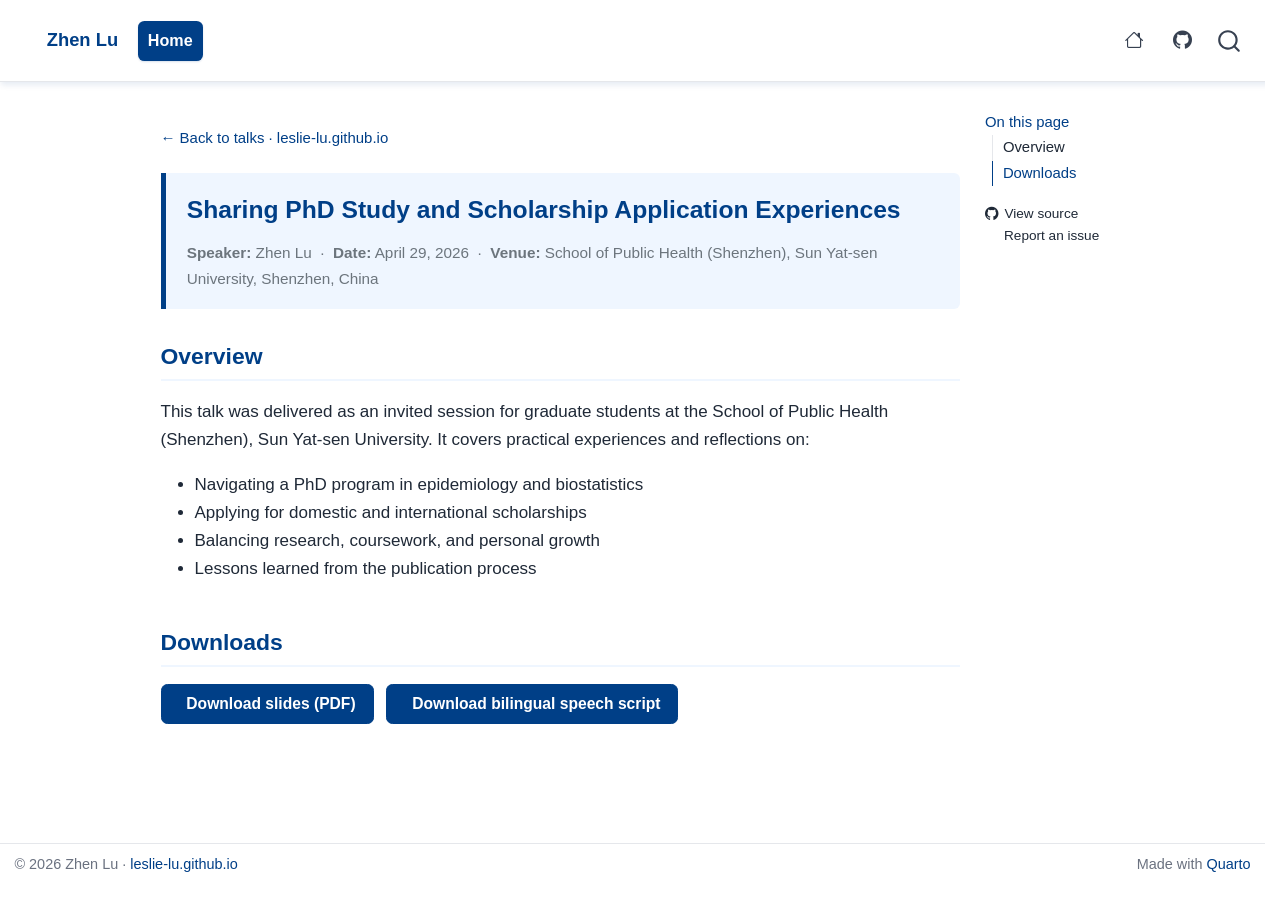
==== commit 550e1355: "Built site for gh-pages" ====
--- a/index.html
+++ b/index.html
@@ -46,9 +46,9 @@
 <link href="site_libs/quarto-html/quarto-syntax-highlighting-15634bcf2e68342d4ad2dfa704d543f6.css" rel="stylesheet" class="quarto-color-scheme-extra" id="quarto-text-highlighting-styles">
 <script src="site_libs/bootstrap/bootstrap.min.js"></script>
 <link href="site_libs/bootstrap/bootstrap-icons.css" rel="stylesheet">
-<link href="site_libs/bootstrap/bootstrap-ddd2735d615f63b1158d0810ed4be2c0.min.css" rel="stylesheet" append-hash="true" class="quarto-color-scheme" id="quarto-bootstrap" data-mode="light">
-<link href="site_libs/bootstrap/bootstrap-dark-ddd2735d615f63b1158d0810ed4be2c0.min.css" rel="stylesheet" append-hash="true" class="quarto-color-scheme quarto-color-alternate" id="quarto-bootstrap" data-mode="light">
-<link href="site_libs/bootstrap/bootstrap-ddd2735d615f63b1158d0810ed4be2c0.min.css" rel="stylesheet" append-hash="true" class="quarto-color-scheme-extra" id="quarto-bootstrap" data-mode="light">
+<link href="site_libs/bootstrap/bootstrap-e1c3e01edc6792b1073461d384ba99ca.min.css" rel="stylesheet" append-hash="true" class="quarto-color-scheme" id="quarto-bootstrap" data-mode="light">
+<link href="site_libs/bootstrap/bootstrap-dark-e1c3e01edc6792b1073461d384ba99ca.min.css" rel="stylesheet" append-hash="true" class="quarto-color-scheme quarto-color-alternate" id="quarto-bootstrap" data-mode="light">
+<link href="site_libs/bootstrap/bootstrap-e1c3e01edc6792b1073461d384ba99ca.min.css" rel="stylesheet" append-hash="true" class="quarto-color-scheme-extra" id="quarto-bootstrap" data-mode="light">
 <link href="site_libs/quarto-contrib/fontawesome6-6.7.2/all.min.css" rel="stylesheet">
 <link href="site_libs/quarto-contrib/fontawesome6-6.7.2/latex-fontsize.css" rel="stylesheet">
 <script id="quarto-search-options" type="application/json">{
@@ -106,10 +106,10 @@
   </li>  
 </ul>
             <ul class="navbar-nav navbar-nav-scroll ms-auto">
-  <li class="nav-item">
+  <li class="nav-item compact">
     <a class="nav-link" href="https://leslie-lu.github.io/"> <i class="bi bi-house" role="img">
 </i> 
-<span class="menu-text">Main site</span></a>
+<span class="menu-text"></span></a>
   </li>  
   <li class="nav-item compact">
     <a class="nav-link" href="https://github.com/Leslie-Lu/20260429_phd_experiences"> <i class="bi bi-github" role="img">
@@ -134,7 +134,6 @@
   <ul class="collapse">
   <li><a href="#overview" id="toc-overview" class="nav-link active" data-scroll-target="#overview">Overview</a></li>
   <li><a href="#downloads" id="toc-downloads" class="nav-link" data-scroll-target="#downloads">Downloads</a></li>
-  <li><a href="#about-the-speaker" id="toc-about-the-speaker" class="nav-link" data-scroll-target="#about-the-speaker">About the Speaker</a></li>
   </ul>
 <div class="toc-actions"><ul class="collapse"><li><a href="https://github.com/Leslie-Lu/20260429_phd_experiences/blob/main/index.qmd" class="toc-action"><i class="bi bi-github"></i>View source</a></li><li><a href="https://github.com/Leslie-Lu/20260429_phd_experiences/issues/new" class="toc-action"><i class="bi empty"></i>Report an issue</a></li></ul></div></nav>
     </div>
@@ -205,10 +204,6 @@
   <a class="btn btn-success companion-download" target="_blank" href="slides/slides.pdf" role="button">  Download slides (PDF)</a>
   <a class="btn btn-success companion-download" target="_blank" href="slides/bilingual_speech_script.pdf" role="button">  Download bilingual speech script</a>
 </div>
-</section>
-<section id="about-the-speaker" class="level2">
-<h2 class="anchored" data-anchor-id="about-the-speaker">About the Speaker</h2>
-<p><a href="https://leslie-lu.github.io/">Zhen Lu</a> is a PhD in Epidemiology and Biostatistics from Sun Yat-sen University. His research combines clinical epidemiology, biostatistics, and machine learning to address questions in infectious diseases, HPV infection, and cervical cancer prevention. He also maintains open-source tools for biostatistics and founded <a href="https://github.com/openbiostat/biostat-weekly">Biostat Weekly</a>.</p>
 
 
 </section>
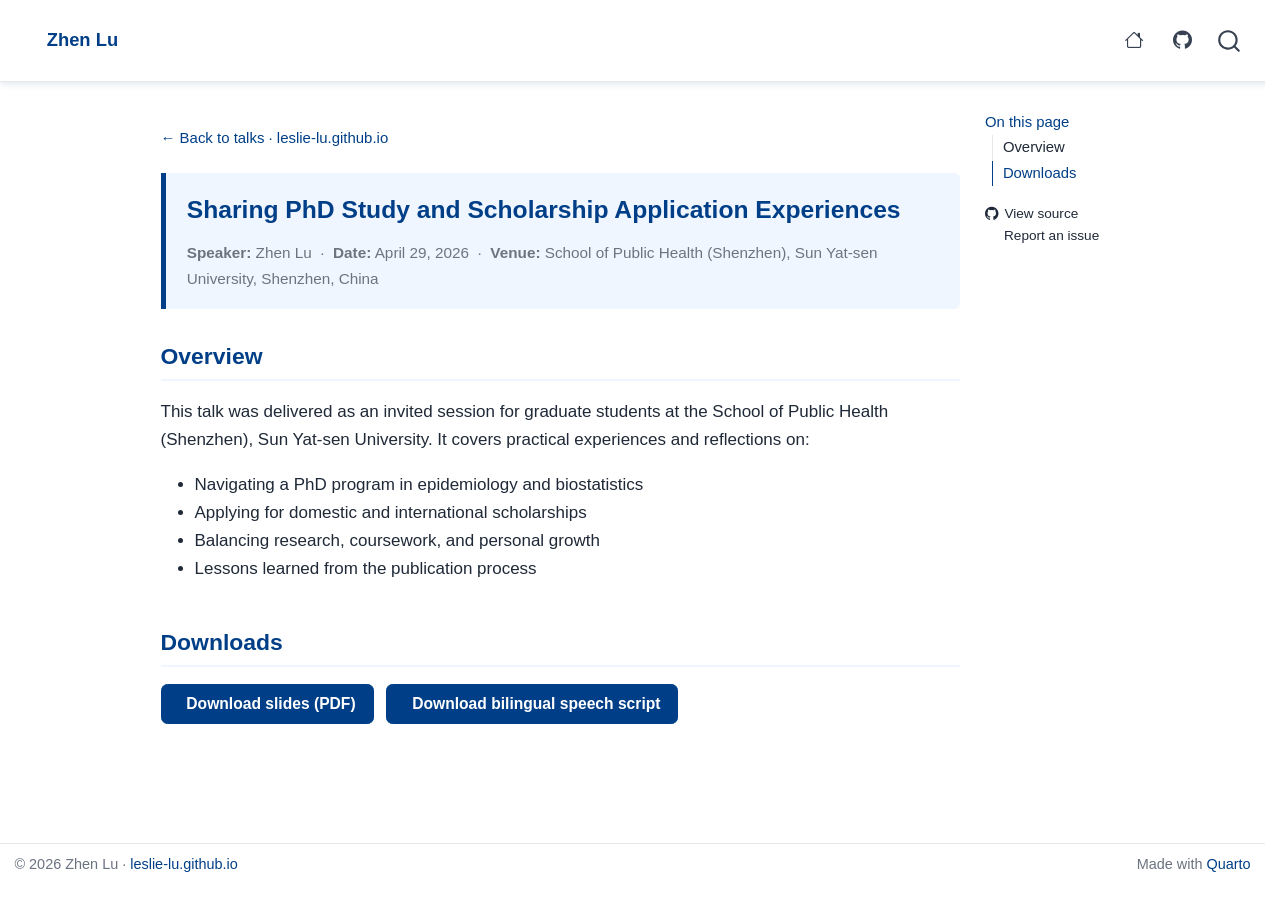
==== commit 5d37209e: "Built site for gh-pages" ====
--- a/index.html
+++ b/index.html
@@ -46,9 +46,9 @@
 <link href="site_libs/quarto-html/quarto-syntax-highlighting-15634bcf2e68342d4ad2dfa704d543f6.css" rel="stylesheet" class="quarto-color-scheme-extra" id="quarto-text-highlighting-styles">
 <script src="site_libs/bootstrap/bootstrap.min.js"></script>
 <link href="site_libs/bootstrap/bootstrap-icons.css" rel="stylesheet">
-<link href="site_libs/bootstrap/bootstrap-e1c3e01edc6792b1073461d384ba99ca.min.css" rel="stylesheet" append-hash="true" class="quarto-color-scheme" id="quarto-bootstrap" data-mode="light">
-<link href="site_libs/bootstrap/bootstrap-dark-e1c3e01edc6792b1073461d384ba99ca.min.css" rel="stylesheet" append-hash="true" class="quarto-color-scheme quarto-color-alternate" id="quarto-bootstrap" data-mode="light">
-<link href="site_libs/bootstrap/bootstrap-e1c3e01edc6792b1073461d384ba99ca.min.css" rel="stylesheet" append-hash="true" class="quarto-color-scheme-extra" id="quarto-bootstrap" data-mode="light">
+<link href="site_libs/bootstrap/bootstrap-d4634cdb457dd36a9fb480f5465d02bb.min.css" rel="stylesheet" append-hash="true" class="quarto-color-scheme" id="quarto-bootstrap" data-mode="light">
+<link href="site_libs/bootstrap/bootstrap-dark-d4634cdb457dd36a9fb480f5465d02bb.min.css" rel="stylesheet" append-hash="true" class="quarto-color-scheme quarto-color-alternate" id="quarto-bootstrap" data-mode="light">
+<link href="site_libs/bootstrap/bootstrap-d4634cdb457dd36a9fb480f5465d02bb.min.css" rel="stylesheet" append-hash="true" class="quarto-color-scheme-extra" id="quarto-bootstrap" data-mode="light">
 <link href="site_libs/quarto-contrib/fontawesome6-6.7.2/all.min.css" rel="stylesheet">
 <link href="site_libs/quarto-contrib/fontawesome6-6.7.2/latex-fontsize.css" rel="stylesheet">
 <script id="quarto-search-options" type="application/json">{
@@ -99,12 +99,6 @@
   <span class="navbar-toggler-icon"></span>
 </button>
           <div class="collapse navbar-collapse" id="navbarCollapse">
-            <ul class="navbar-nav navbar-nav-scroll me-auto">
-  <li class="nav-item">
-    <a class="nav-link active" href="./index.html" aria-current="page"> 
-<span class="menu-text">Home</span></a>
-  </li>  
-</ul>
             <ul class="navbar-nav navbar-nav-scroll ms-auto">
   <li class="nav-item compact">
     <a class="nav-link" href="https://leslie-lu.github.io/"> <i class="bi bi-house" role="img">
